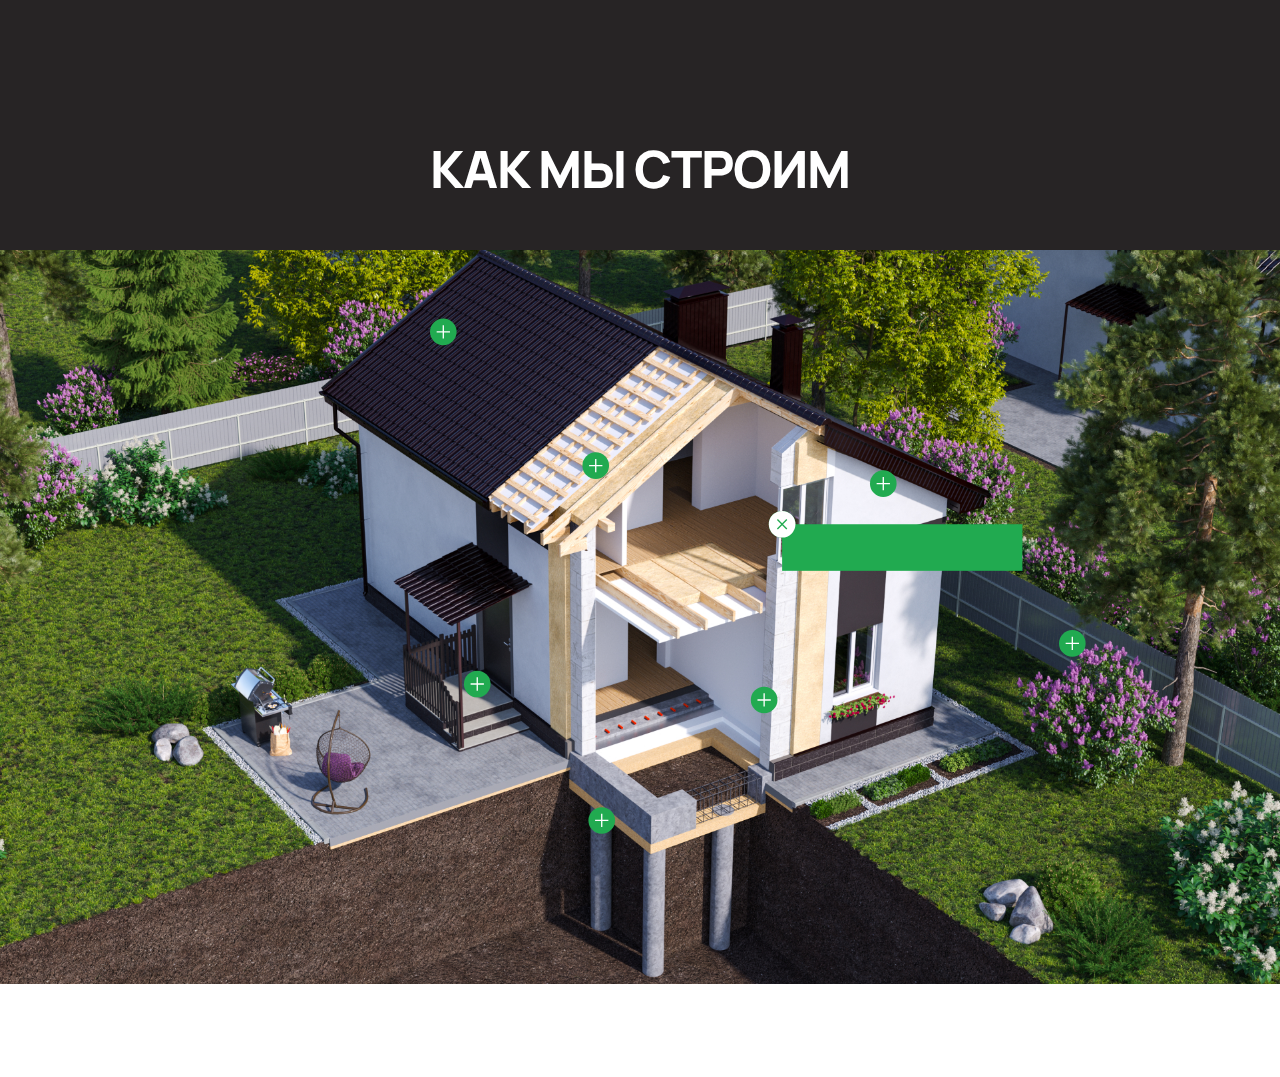
==== build.html @ e4153cae "пари-рури пари-рам" ====
<!DOCTYPE html>
<html lang="ru">

<head>
    <meta charset="UTF-8">
    <meta http-equiv="X-UA-Compatible" content="IE=edge">
    <meta name="viewport" content="width=device-width, initial-scale=1.0">
    <title>build</title>
    <link rel="stylesheet" href="/CSS/normalize.css">
    <link rel="stylesheet" href="/CSS/style.css">
</head>

<body>


    <style>
        
    </style>

    <div class="build" id="build">

        <h2 class="caption caption-center">Как мы строим</h2>
        <div class="svg-build">
            <img src="/img/how_build.jpg" alt="">
            <svg xmlns="http: //www.w3.org/2000/svg" xml:space="preserve" width="100%" height="100%" version="1.1"
                style="shape-rendering:geometricPrecision; text-rendering:geometricPrecision; image-rendering:optimizeQuality; fill-rule:evenodd; clip-rule:evenodd"
                viewBox="0 0 1923 1102" xmlns:xlink="http://www.w3.org/1999/xlink">
                <rect width="1923" height="1102" fill="url(#pattern0)" />
                <circle cx="1327" cy="351" r="20" fill="#21AA50" />
                <path fill-rule="evenodd" clip-rule="evenodd"
                    d="M1326 352V361H1328V352H1337V350H1328V341H1326V350H1317V352H1326Z" fill="white" />
                <circle cx="895" cy="324" r="20" fill="#21AA50" />
                <path fill-rule="evenodd" clip-rule="evenodd"
                    d="M894 325V334H896V325H905V323H896V314H894V323H885V325H894Z" fill="white" />
                <circle cx="666" cy="123" r="20" fill="#21AA50" />
                <path fill-rule="evenodd" clip-rule="evenodd"
                    d="M665 124V133H667V124H676V122H667V113H665V122H656V124H665Z" fill="white" />
                <circle cx="1611" cy="591" r="20" fill="#21AA50" />
                <path fill-rule="evenodd" clip-rule="evenodd"
                    d="M1610 592V601H1612V592H1621V590H1612V581H1610V590H1601V592H1610Z" fill="white" />
                <circle cx="717" cy="652" r="20" fill="#21AA50" />
                <path fill-rule="evenodd" clip-rule="evenodd"
                    d="M716 653V662H718V653H727V651H718V642H716V651H707V653H716Z" fill="white" />
                <circle cx="1148" cy="676" r="20" fill="#21AA50" />
                <path fill-rule="evenodd" clip-rule="evenodd"
                    d="M1147 677V686H1149V677H1158V675H1149V666H1147V675H1138V677H1147Z" fill="white" />
                <circle cx="904" cy="857" r="20" fill="#21AA50" />
                <path fill-rule="evenodd" clip-rule="evenodd"
                    d="M903 858V867H905V858H914V856H905V847H903V856H894V858H903Z" fill="white" />
                <rect x="1175" y="412" width="361" height="70" fill="#21AA50" />

                <circle cx="1175" cy="412" r="20" fill="#21AA50" />
                <path fill-rule="evenodd" clip-rule="evenodd"
                    d="M1175 413.414L1181.36 419.778L1182.78 418.364L1176.41 412L1182.78 405.636L1181.36 404.222L1175 410.586L1168.64 404.222L1167.22 405.636L1173.59 412L1167.22 418.364L1168.64 419.778L1175 413.414Z"
                    fill="#21AA50" />

                <circle cx="1175" cy="412" r="20" fill="white" />
                <path fill-rule="evenodd" clip-rule="evenodd"
                    d="M1175 413.414L1181.36 419.778L1182.78 418.364L1176.41 412L1182.78 405.636L1181.36 404.222L1175 410.586L1168.64 404.222L1167.22 405.636L1173.59 412L1167.22 418.364L1168.64 419.778L1175 413.414Z"
                    fill="#21AA50" />
            </svg>
        </div>

    </div>

</body>

</html>
---- CSS/style.css ----
@import url("https://fonts.googleapis.com/css2?family=Montserrat&display=swap");
@import url("https://fonts.googleapis.com/css2?family=Manrope:wght@800&display=swap");

html {
  scroll-behavior: smooth;
}

body {
  font-family: "Montserrat", sans-serif;
  font-style: normal;
  font-size: calc(16px + (18 - 16) * ((100vw - 1440px) / (1920 - 1440)));
  font-weight: 400;
  letter-spacing: -0.02em;
  line-height: 1.6em;
  overflow-x: hidden;
}

header {
  position: fixed;
  width: 100%;
  z-index: 999;
}

h3 {
  font-size: calc(30px + (32 - 30) * ((100vw - 1440px) / (1920 - 1440)));
  font-weight: 500;
  color: #231f20;
}

p {
  color: #666666;
}

ul {
  padding-left: 1em;
}

ul > li::marker {
  color: #21aa50;
}

.header {
  top: 0;
  left: 0;
  right: 0;
  transition-duration: 1s;
}

.header.scroll {
  margin-top: -10%;
  transition-duration: 2s;
}

.header.active {
  background-color: #ffffff;
}

.header-wrapper {
  display: flex;
  align-items: center;
  justify-content: space-between;
  max-width: 1920px;
  margin: calc(20px + (29 - 20) * ((100vw - 1440px) / (1920 - 1440))) auto;
  padding: 0 calc(100px + (140 - 100) * ((100vw - 1440px) / (1920 - 1440)));
}

.header-col_left {
  display: flex;
  align-items: center;
  justify-content: space-between;
  width: 100%;
  max-width: 430px;
  z-index: 103;
}

.header-logo {
  cursor: pointer;
}

.logo-white.active {
  opacity: 1;
}

.logo-white.inactive {
  opacity: 0;
  transition-delay: 1s;
}

.logo-color {
  margin-top: -62px;
}

.logo-color.active {
  opacity: 1;
}

.logo-color.inactive {
  opacity: 0;
  transition-delay: 0.3s;
}

.header-col_right {
  display: flex;
  align-items: center;
  justify-content: space-between;
  width: 100%;
  max-width: 430px;
  z-index: 102;
}

.header a {
  display: inline-block;
  font-size: calc(14px + (16 - 14) * ((100vw - 1440px) / (1920 - 1440)));
  font-weight: 500;
  text-transform: uppercase;
  text-decoration: none;
  letter-spacing: 0.02em;
  color: #f7f7f7;
  transition: color 1s;
}

.header.active a {
  color: #231f20;
  transition: color 0.8s;
}

.header .header-col_left a::after,
.header .header-col_right a::after {
  background-color: #ffffff;
  display: block;
  content: "";
  height: 1px;
  width: 100%;
  -webkit-transition: width 0.3s ease-in-out;
  -moz--transition: width 0.3s ease-in-out;
  transition: width 0.3s ease-in-out, background-color 1s;
  /* transition: background-color 1s; */
}

.header .header-col_left.active a::after,
.header .header-col_right.active a::after {
  background-color: #231f20;
  transition: width 0.3s ease-in-out, background-color 1s;
}

.header .header-col_left a:hover::after,
.header .header-col_left a:focus::after,
.header .header-col_right a:hover::after,
.header .header-col_right a:focus::after {
  width: 0%;
}

.header .header-call_btn {
  padding: 6px 36px;
  background-color: #d9d9d933;
  border: 2px solid transparent;
  border-radius: 100px;
  font-size: calc(12px + (14 - 12) * ((100vw - 1440px) / (1920 -1440)));
  font-weight: 500;
  text-transform: uppercase;
  color: #ffffff;
  cursor: pointer;
  transition: all 0.5s ease-in-out;
}

.header .header-call_btn:hover {
  border: 2px solid #00a651;
  transition: all 0.5s ease-in-out;
}

.header .header-call_btn.active {
  background-color: #00a651;
  transition-delay: 0.6s;
}

.header .header-call_btn.active:hover {
  border: 2px solid #231f20;
}

.header-col_center {
  display: flex;
  align-items: center;
  justify-content: space-between;
  min-width: 120px;
  z-index: 103;
}

.header-col_center a {
  text-decoration: none;
}

.header-burger {
  position: relative;
  display: flex;
  flex-direction: column;
  justify-content: space-between;
  align-items: center;
  height: 52px;
  width: 52px;
  background-color: #00a651;
  border-radius: 50%;
  border: 1px solid transparent;
  cursor: pointer;
  transform: scale(1);
  transition: all 0.3s ease;
  z-index: 103;
}

.header-burger.active {
  background-color: transparent;
  border: 1px solid #ffffff;
}

.pseudo-circle {
  width: 50px;
  height: 50px;
  border-radius: 50%;
  background-color: #00a651;
}

.pseudo-circle.inactive {
  animation: pseudoBack 1.3s ease-in-out;
}

.pseudo-circle.active {
  animation: pseudo 1.3s ease-in-out;
}

@keyframes pseudo {
  10% {
    transform: scale(10);
  }

  20% {
    transform: scale(20);
  }

  30% {
    transform: scale(30);
  }

  40% {
    transform: scale(40);
  }

  50% {
    transform: scale(50);
  }
}

@keyframes pseudoBack {
  10% {
    transform: scale(10);
  }

  20% {
    transform: scale(20);
  }

  30% {
    transform: scale(30);
  }

  40% {
    transform: scale(40);
  }

  50% {
    transform: scale(50);
  }
}

.header-burger:hover {
  transform: scale(1.25);
  transition: all 0.3s ease;
}

.header-burger span {
  position: absolute;
  display: block;
  height: 1px;
  width: 55%;
  background-color: #ffffff;
  top: 50%;
  transition: all 0.2s;
}

.header-burger:hover span {
  width: 40%;
  transition: all 0.2s;
}

.header-burger span::before,
.header-burger span::after {
  position: absolute;
  display: block;
  height: 1px;
  width: 100%;
  background-color: #ffffff;
  content: "";
}

.header-burger span::after {
  top: -6px;
  transition: all 0.6s;
}

.header-burger span::before {
  bottom: -6px;
  transition: all 0.6s;
}

.header-burger.active span {
  background-color: transparent;
}

.header-burger.active span::after {
  top: 0;
  transform: rotate(45deg);
  transition: all 0.6s;
}

.header-burger.active span::before {
  bottom: 0;
  transform: rotate(-45deg);
  transition: all 0.6s;
}

.header-menu {
  position: absolute;
  top: -1300%;
  left: 0;
  right: 0;
  bottom: 0;
  width: 100vw;
  height: 100vh;
  background-color: #21aa50;
  opacity: 0;
  transition-delay: 0.8s;
  z-index: 99;
}

.header-menu.active {
  top: 0;
  opacity: 1;
  transition-delay: 0.8s;
}

.header-menu_wrapper {
  display: grid;
  grid-template-columns: repeat(2, 1fr);
}

.header-menu_col {
  display: flex;
  flex-direction: column;
  justify-content: center;
  align-items: center;
  width: 50vw;
  height: 100vh;
  background: url(/img/mask_header.png) no-repeat;
  background-position-y: bottom;
}

.header-menu_list {
  display: flex;
  flex-direction: column;
  padding: 0;
  margin: 0;
  list-style: none;
}

.header-menu_list li {
  display: inline-block;
  overflow: hidden;
}

.header-menu_list .header-menu_list-item {
  display: inline-block;
  font-family: "Manrope", sans-serif;
  font-size: calc(40px + (48 - 40) * ((100vw - 1440px) / (1920 -1440)));
  font-weight: 800;
  text-decoration: none;
  line-height: 57.6px;
  margin-bottom: 0;
  transition: all 0.8s;
  opacity: 0;
  color: #ffffff;
}

.header-menu_list .header-menu_list-item::after {
  background-color: #ffffff;
  display: block;
  content: "";
  height: 3px;
  width: 100%;
  -webkit-transition: width 0.3s ease-in-out;
  -moz--transition: width 0.3s ease-in-out;
  transition: width 0.3s ease-in-out;
}

.header-menu_list .header-menu_list-item:hover::after,
.header-menu_list .header-menu_list-item:hover::after {
  width: 0;
}

.header-menu_list .header-menu_list-item.active {
  margin-bottom: 60px;
  transition: all 1s;
  transition-delay: 0.8s;
  opacity: 1;
}

.header-menu_img {
  position: relative;
  overflow: hidden;
  width: 50vw;
  height: 100vh;
}

.header-menu_img img {
  width: 100%;
  height: 100%;
  object-fit: cover;
  transform: scale(1.5);
  transition: all 1.5s;
}

.header-menu_img.active img {
  transform: scale(1);
  transition: all 1.5s;
  transition-delay: 0.5s;
}

.scroll-progress-container {
  width: 100%;
  height: 3px;
  position: fixed;
  top: 0;
  left: 0;
  right: 0;
  z-index: 9999;
}

.scroll-progress-bar {
  height: 3px;
  background: #00a651;
  width: 0%;
}

.banner {
}

.banner-wrapper {
}

.banner-scroll_down {
  position: absolute;
  margin: 0 auto;
  bottom: 50px;
  padding-left: 50vw;
  font-size: 14px;
  color: #fff;
  transition: all 0.3s;
}

.banner-scroll_down:hover {
  bottom: 70px;
  transition: all 0.3s;
}

.banner-scroll_down::after {
  content: url(/img/arrow_down.svg);
  display: flex;
  justify-content: center;
  animation: down 1.1s infinite;
}

@keyframes down {
  0% {
    transform: translate(0);
  }

  50% {
    transform: translateY(15px);
  }

  100% {
    transform: translate(0);
  }
}

.slider-wrapper {
  display: block;
  position: relative;
  margin: 0 auto;
}

.progress-round__wrap {
  width: 72px;
  height: 72px;
  position: absolute;
  right: 10vw;
  top: 49vh;
  pointer-events: none;
  text-align: center;
}

.circle-bg {
  fill: rgba(255, 255, 255, 0);
  stroke: rgba(255, 255, 255, 0.522);
  stroke-width: 1;
  stroke-linecap: butt;
}

.circle-go {
  fill: rgba(255, 255, 255, 0);
  stroke: rgb(0, 166, 81);
  stroke-width: 1;
  stroke-linecap: round;
}

.circle-tx {
  fill: rgb(255, 255, 255);
  /* stroke: rgba(0, 0, 0, 0.3); */
  stroke-width: 1;
  font-size: 18px;
  letter-spacing: 2px;
  text-anchor: middle;
}

.slide .slide-text_wrap {
  padding: 0 calc(226px + (281 - 226) * ((100vw - 1440px) / (1920 - 1440)));
  position: absolute;
  margin-top: 276px;
  color: #fff;
  max-width: 1350px;
}

.slide .slide-text_before {
  font-size: 15px;
  text-transform: uppercase;
}

.slide .slide-text_wrap h1 {
  font-size: 64px;
  letter-spacing: 2px;
  line-height: 78.02px;
  margin-bottom: 43px;
}

.slide .slide-text_after {
  font-size: 22px;
}

.banner .slick-slide {
  height: 100vh;
}

.banner .slick-slider {
  margin-bottom: 0;
}

.about {
  padding-top: calc(150px + (194 - 150) * ((100vw - 1440px) / (1920 - 1440)));
  background-color: #f7f7f7;
  margin-bottom: calc(65px + (85 - 65) * ((100vw - 1440px) / (1920 - 1440)));
}

.about-wrapper {
  padding: 0 calc(100px + (140 - 100) * ((100vw - 1440px) / (1920 - 1440)));
}

.about-top {
  display: grid;
  grid-template-columns: repeat(2, 1fr);
  grid-column-gap: 100px;
  align-items: center;
}

.about-top_left {
  padding-left: calc(99px + (139 - 99) * ((100vw - 1440px) / (1920 - 1440)));
}

.about-top_right {
  margin-bottom: -120px;
  width: 50vw;
}

.about-top_right img {
  width: 100%;
}

.about-top_left span {
  font-family: "Manrope", sans-serif;
  font-size: calc(13px + (15 - 13) * ((100vw - 1440px) / (1920 - 1440)));
  font-weight: 800;
  color: #000000;
}

.caption {
  font-family: "Manrope", sans-serif;
  font-size: calc(52px + (54 - 52) * ((100vw - 1440px) / (1920 - 1440)));
  font-weight: 800;
  line-height: 1.255em;
  letter-spacing: -0.02em;
  text-transform: uppercase;
  color: #21aa50;
}

.about .caption {
  text-transform: unset;
}

.about-top_left .caption {
  margin-top: 10px;
}

.about-bottom {
  display: grid;
  grid-template-columns: repeat(2, 1fr);
  grid-column-gap: 100px;
  align-items: center;
  background-color: #ffffff;
  background-image: url(/img/mask_about.png);
  background-repeat: no-repeat;
}

.about-bottom_left {
  padding-left: calc(280px + (401 - 280) * ((100vw - 1440px) / (1920 - 1440)));
  padding-right: calc(80px + (100 - 80) * ((100vw - 1440px) / (1920 - 1440)));
  width: 50vw;
}

.about-bottom_left img {
  width: 100%;
}

.about-bottom_right p {
  max-width: 464px;
}

.sales {
  margin-top: calc(100px + (120 - 100) * ((100vw - 1440px) / (1920 - 1440)));
}

.sales-wrapper {
  margin: 0 auto;
  padding: 0 calc(150px + (279 - 150) * ((100vw - 1440px) / (1920 - 1440)));
}

.caption-center {
  text-align: center;
  margin-bottom: 50px;
}

.sales-items {
  display: grid;
  grid-template-columns: repeat(3, 1fr);
  grid-template-columns: repeat(3, 1fr);
  grid-row-gap: 35px;
  grid-column-gap: 39px;
  margin-bottom: calc(60px + (80 - 60) * ((100vw - 1440px) / (1920 - 1440)));
}

.sales-item {
  display: flex;
  flex-direction: column;
  justify-content: space-between;
  min-height: calc(350px + (395 - 350) * ((100vw - 1440px) / (1920 - 1440)));
  
  padding: 25px;
  border: 1px solid #7D7D7D;
}

.sales-item p {
  font-size: calc(20px + (24 - 20) * ((100vw - 1440px) / (1920 - 1440)));
  color: #231F20;
}

.sales-item h1 {
  font-size: calc(86px + (96 - 86) * ((100vw - 1440px) / (1920 - 1440)));
  font-weight: 400;
  line-height: 0.8em;
  letter-spacing: -0.02em;
  color: #00A651;
}

.form {
  background-image: url(/img/form_background.png);
  background-repeat: no-repeat;
}

.form-wrapper {
  display: grid;
  grid-template-columns: repeat(2, 1fr);
  grid-column-gap: 100px;
  padding: 0 calc(150px + (277 - 150) * ((100vw - 1440px) / (1920 - 1440)));
  padding-top: calc(55px + (75 - 55) * ((100vw - 1440px) / (1920 - 1440)));
  padding-bottom: calc(55px + (75 - 55) * ((100vw - 1440px) / (1920 - 1440)));
}

.form .caption {
  text-align: left;
  color: #ffffff;
  margin-top: 0;
  margin-bottom: 20px;
}

.form .form-left_block p {
  color: #ffffff;
  line-height: 1.1em;
  max-width: 300px;
}

.form-feedback {
  display: flex;
  flex-direction: column;
  align-items: flex-start;
  justify-content: center;
  width: 100%;
}

.form-control {
  width: 390px;
  margin-bottom: 15px;
  font-size: calc(16px + (18 - 16) * ((100vw - 1440px) / (1920 - 1440)));
  line-height: 1.4em;
  color: #ffffff;
  background-color: transparent;
  border-top: 0;
  border-left: 0;
  border-right: 0;
  border-bottom: 1px solid #ffffff;
  padding: 0 0 10px 10px;
}

.form-control::placeholder {
  color: #ffffff;
}

.form-checkbox {
  display: flex;
  align-items: center;
  margin-bottom: 40px;
}

.form-checkbox input {
  position: relative;
  height: 10px;
  width: 10px;
  color: #ffffff;
  background-color: transparent;
  cursor: pointer;
  -webkit-appearance: none;
}

.form-checkbox input::before {
  content: "";
  position: absolute;
  height: 10px;
  width: 10px;
  border: 1px solid #ffffff;
  background: transparent;
}

.form-checkbox input::after {
  content: "";
  position: absolute;
  top: 1px;
  left: 1px;
  height: 10px;
  width: 10px;
  background: url(/img/checkbox.svg) center no-repeat;
  transition: 0.2s;
  opacity: 0;
}

.form-checkbox input:checked::after {
  opacity: 1;
}

.form-checkbox p {
  margin-left: 10px;
  font-size: calc(10px + (12 - 10) * ((100vw - 1440px) / (1920 - 1440)));
  line-height: 1.8em;
  color: #ffffff;
  border-bottom: 1px solid #ffffff;
}

.form-btn {
  padding: 10px 15px;
  font-size: calc(12px + (14 - 12) * ((100vw - 1440px) / (1920 - 1440)));
  font-weight: 500;
  letter-spacing: 0.02em;
  text-transform: uppercase;
  text-align: center;
  color: #231f20;
  background: #ffffff;
  border: 1px solid #ffffff;
  cursor: pointer;
}

.infra {
  margin-top: calc(100px + (120 - 100) * ((100vw - 1440px) / (1920 - 1440)));
  margin-bottom: calc(90px + (110 - 90) * ((100vw - 1440px) / (1920 - 1440)));
}

.infra-wrapper {
  margin: 0 auto;
  padding-left: calc(100px + (140 - 100) * ((100vw - 1440px) / (1920 - 1440)));
}

.slider-infra {
  cursor: url(/img/arrow-slider.png) 50 50, auto;
}

.infra-item {
  padding-left: 24px;
}

.projects {
  background-color: #272425;
  padding-top: calc(100px + (120 - 100) * ((100vw - 1440px) / (1920 - 1440)));
  padding-bottom: calc(
    100px + (120 - 100) * ((100vw - 1440px) / (1920 - 1440))
  );
}

.projects-wrapper {
  padding: 0 calc(100px + (140 - 100) * ((100vw - 1440px) / (1920 - 1440)));
}

.projects .caption {
  color: #ffffff;
}

.projects-columns {
  display: grid;
  grid-template-columns: repeat(2, 1fr);
  grid-column-gap: 115px;
  grid-row-gap: 20px;
  align-items: center;
}

.projects-left_block {
  display: grid;
  grid-row-gap: 20px;
}

.projects-item {
  position: relative;
  display: grid;
  align-items: start;
  justify-items: flex-start;
  grid-template-columns: repeat(2, 1fr);
  color: #ffffff;
  padding: 35px calc(30px + (38 - 30) * ((100vw - 1440px) / (1920 - 1440)));
  max-width: 496px;
  border: 1px solid #ffffff;
  cursor: pointer;
  transition: all 0.8s ease;
}

.projects-item::after,
.projects-item::before {
  position: absolute;
  content: "";
  width: 0;
  height: 0;
  transition: 0.5s;
}

.projects-item::after {
  top: -1px;
  left: -1px;
  border-top: 1px solid transparent;
  border-left: 1px solid transparent;
}

.projects-item::before {
  bottom: -1px;
  right: -1px;
  border-bottom: 1px solid transparent;
  border-right: 1px solid transparent;
}

.projects-item:hover::after,
.projects-item:hover::before {
  width: calc(100% + 1px);
  height: calc(100% + 1px);
  border-color: #21aa50;
}

.projects-item.active {
  background: #21aa50;
  transition: all 0.3s ease-in-out;
}

.projects-item .project-square {
  font-family: "Manrope", sans-serif;
  font-size: calc(34px + (38 - 34) * ((100vw - 1440px) / (1920 - 1440)));
  font-weight: 800;
  line-height: 51.91px;
  color: #21aa50;
  transition: all 0.8s ease;
}

.projects-item.active .project-square {
  color: #ffffff;
  transition: all 0.3s ease-in-out;
}

.slider-projects {
  width: 100%;
  max-width: 950px;
}

.slider-projects .slick-list {
  width: 50vw;
}

.projects-right_block .slider-projects {
  margin-bottom: 0;
}

.slider-projects .slick-prev {
  display: flex;
  justify-content: center;
  align-items: center;
  width: 82px;
  height: 82px;
  left: 30px;
  z-index: 9;
}

.slider-projects .slick-next {
  display: flex;
  justify-content: center;
  align-items: center;
  width: 82px;
  height: 82px;
  right: 30px;
  z-index: 9;
}

.slider-projects .slick-prev::before,
.slider-projects .slick-next::before {
  opacity: 1;
  display: flex;
  align-items: center;
  justify-content: center;
  height: 82px;
  width: 82px;
  border: 1px solid #fff;
  border-radius: 50%;
  transition: all 0.3s;
}

.slider-projects .slick-prev::before {
  content: url(/img/arrow_left_projects.svg);
}

.slider-projects .slick-next::before {
  content: url(/img/arrow_right_projects.svg);
}

.slider-projects .slick-prev:hover::before,
.slider-projects .slick-next:hover::before {
  background-color: #21aa50;
  border: 1px solid #21aa50;
  transition: all 0.3s;
}

.build {
  background-color: #272425;
  padding-top: calc(100px + (120 - 100) * ((100vw - 1440px) / (1920 - 1440)));
  margin-bottom: calc(100px + (120 - 100) * ((100vw - 1440px) / (1920 - 1440)));
}

.wrapper {
  padding: 0 calc(100px + (140 - 100) * ((100vw - 1440px) / (1920 - 1440)));
}

.build .caption {
  color: #ffffff;
}

.svg-build {
  position: relative;
}

.svg-build img {
  width: 100%;
}

.svg-build svg {
  position: absolute;
  left: 0;
  top: 0;
  width: 100%;
  height: 100%;
}

.options {
  padding-top: calc(100px + (120 - 100) * ((100vw - 1440px) / (1920 - 1440)));
  padding-bottom: calc(
    100px + (120 - 100) * ((100vw - 1440px) / (1920 - 1440))
  );
}

.options-wrapper {
  padding: 0 calc(100px + (140 - 100) * ((100vw - 1440px) / (1920 - 1440)));
}

.cards {
  display: grid;
  grid-template-columns: repeat(3, 1fr);
  grid-column-gap: 24px;
}

.cards-item {
  display: flex;
  flex-direction: column;
  justify-content: space-between;
  border: 1px solid #a7a9ac;
}

.cards-item_description {
  padding-top: 45px;
  padding-right: auto;
  padding-left: 30px;
  padding-bottom: 30px;
}

.cards-item_img {
  bottom: 0;
}

.cards-item_img img {
  width: 100%;
}

.equipment {
  padding-top: calc(100px + (120 - 100) * ((100vw - 1440px) / (1920 - 1440)));
  padding-bottom: calc(
    100px + (120 - 100) * ((100vw - 1440px) / (1920 - 1440))
  );
}

.equipment-wrapper {
  padding: 0 calc(200px + (275 - 200) * ((100vw - 1440px) / (1920 - 1440)));
}

.equipment-block {
  display: flex;
  min-height: calc(400px + (555 - 400) * ((100vw - 1440px) / (1920 - 1440)));
}

.equipment-block_left {
  width: 100%;
  max-width: 555px;
  position: relative;
}

.equipment-img {
  position: absolute;
  top: 0;
  left: 0;
  height: 100%;
  width: 0;
  transition: all 0.7s ease-in-out;
  overflow: hidden;
  object-fit: cover;
}

.equipment-img:first-child {
  width: 100%;
}

.equipment-img.active {
  width: 100%;
  transition: all 0.7s ease;
}

.equipment-block_right {
  display: flex;
}

.equipment-items {
  display: grid;
  grid-template-rows: repeat(2, 1fr);
  grid-template-columns: repeat(3, 1fr);
  border-top: 1px solid #a7a9ac;
  border-left: 1px solid #a7a9ac;
  margin-left: -1px;
  padding-bottom: 1px;
}

.equipment-item {
  position: relative;
  display: flex;
  align-items: flex-end;
  padding: 0 30px 15px 20px;
  border-right: 1px solid #a7a9ac;
  border-bottom: 1px solid #a7a9ac;
}

.equipment-item::before {
  content: "";
  position: absolute;
  left: 0;
  right: 0;
  bottom: 0;
  height: 0;
  background-color: #21aa50;
  transition: all 0.6s ease;
}

.equipment-item:hover::before {
  height: 100%;
  background-color: #21aa50;
  transition: all 0.6s ease-in-out;
}

.equipment-item p {
  font-weight: 500;
  color: #231f20;
  z-index: 9;
  transition: color 1s ease-in-out;
}

.equipment-item p.active {
  color: #ffffff;
  transition: color 0.3s ease-in-out;
}

.contacts {
  background-color: #21aa50;
}

.contacts .caption {
  color: #ffffff;
  text-transform: uppercase;
}

.contacts-block {
  display: grid;
  grid-template-columns: repeat(2, 1fr);
}

.contacts-block_left {
  padding-top: calc(150px + (237 - 150) * ((100vw - 1440px) / (1920 - 1440)));
  padding-right: calc(20px + (40 - 20) * ((100vw - 1440px) / (1920 - 1440)));
  padding-bottom: calc(
    150px + (237 - 150) * ((100vw - 1440px) / (1920 - 1440))
  );
  padding-left: calc(100px + (140 - 100) * ((100vw - 1440px) / (1920 - 1440)));
  background-image: url(/img/mask_contacts.png);
  width: 100%;
  min-width: 50vw;
}

.contacts-information {
  display: grid;
  grid-template-rows: repeat(2, 1fr);
  grid-template-columns: repeat(2, 1fr);
  grid-row-gap: 68px;
}

.contacts-information_item span {
  display: block;
  margin-bottom: 25px;
  font-size: calc(16px + (20 - 16) * ((100vw - 1440px) / (1920 - 1440)));
  font-weight: 700;
  color: #ffffff;
}

.contacts-information_item p {
  font-size: calc(16px + (20 - 16) * ((100vw - 1440px) / (1920 - 1440)));
  font-weight: 400;
  color: #ffffff;
}

.contacts-information_item p a {
  text-decoration: underline;
}

.contacts-block_right {
  padding-top: calc(150px + (237 - 150) * ((100vw - 1440px) / (1920 - 1440)));
  padding-right: calc(140px + (280 - 140) * ((100vw - 1440px) / (1920 - 1440)));
  padding-bottom: calc(
    150px + (237 - 150) * ((100vw - 1440px) / (1920 - 1440))
  );
  padding-left: calc(100px + (151 - 100) * ((100vw - 1440px) / (1920 - 1440)));
  background: url(/img/photo_contacts.jpg) no-repeat;
  background-size: cover;
  width: 100%;
  min-width: 50vw;
}

.form-feedback_contacts {
  display: flex;
  flex-direction: column;
  align-items: flex-start;
  justify-content: center;
  width: 100%;
}

.form-control_contacts {
  width: 100%;
  margin-bottom: 15px;
  font-size: calc(12px + (14 - 12) * ((100vw - 1440px) / (1920 - 1440)));
  font-weight: 500;
  text-transform: uppercase;
  line-height: 22.5px;
  color: #ffffff;
  background-color: transparent;
  backdrop-filter: blur(4px);
  border-top: 0;
  border-left: 0;
  border-right: 0;
  border: 1px solid #ffffff;
  padding: 15px 16.5px;
}

.form-control_contacts::placeholder {
  color: #ffffff;
}

.form-checkbox_contacts {
  display: flex;
  align-items: center;
  margin-bottom: 40px;
}

.form-checkbox_contacts input {
  position: relative;
  height: 10px;
  width: 10px;
  color: #ffffff;
  background-color: transparent;
  cursor: pointer;
  -webkit-appearance: none;
}

.form-checkbox_contacts input::before {
  content: "";
  position: absolute;
  height: 10px;
  width: 10px;
  border: 1px solid #ffffff;
  background: transparent;
}

.form-checkbox_contacts input::after {
  content: "";
  position: absolute;
  top: 1px;
  left: 1px;
  height: 10px;
  width: 10px;
  background: url(/img/checkbox.svg) center no-repeat;
  transition: 0.2s;
  opacity: 0;
}

.form-checkbox_contacts input:checked::after {
  opacity: 1;
}

.form-checkbox_contacts p {
  margin-left: 10px;
  font-size: 12px;
  line-height: 18px;
  color: #ffffff;
  border-bottom: 1px solid #ffffff;
}

.form-textarea_contacts {
  width: 100%;
  margin-bottom: 15px;
  font-size: calc(12px + (14 - 12) * ((100vw - 1440px) / (1920 - 1440)));
  font-weight: 500;
  text-transform: uppercase;
  line-height: 22.5px;
  color: #ffffff;
  background-color: transparent;
  backdrop-filter: blur(4px);
  border-top: 0;
  border-left: 0;
  border-right: 0;
  border: 1px solid #ffffff;
  padding: 15px 16.5px;
  resize: none;
}

.form-textarea_contacts::placeholder {
  color: #ffffff;
}

.form-btn_contacts {
  padding: 15px 16.5px;
  font-size: calc(12px + (14 - 12) * ((100vw - 1440px) / (1920 - 1440)));
  font-weight: 500;
  letter-spacing: 0.02em;
  text-transform: uppercase;
  text-align: center;
  color: #21aa50;
  background: #ffffff;
  border: 1px solid #ffffff;
  cursor: pointer;
}

footer {
  margin: 25px 0;
  padding: 0 calc(100px + (140 - 100) * ((100vw - 1440px) / (1920 - 1440)));
  padding-top: 25px;
  padding-bottom: 28px;
  display: flex;
  justify-content: space-between;
}

footer div {
  font-size: 14px;
  font-weight: 500;
  color: #666666;
}
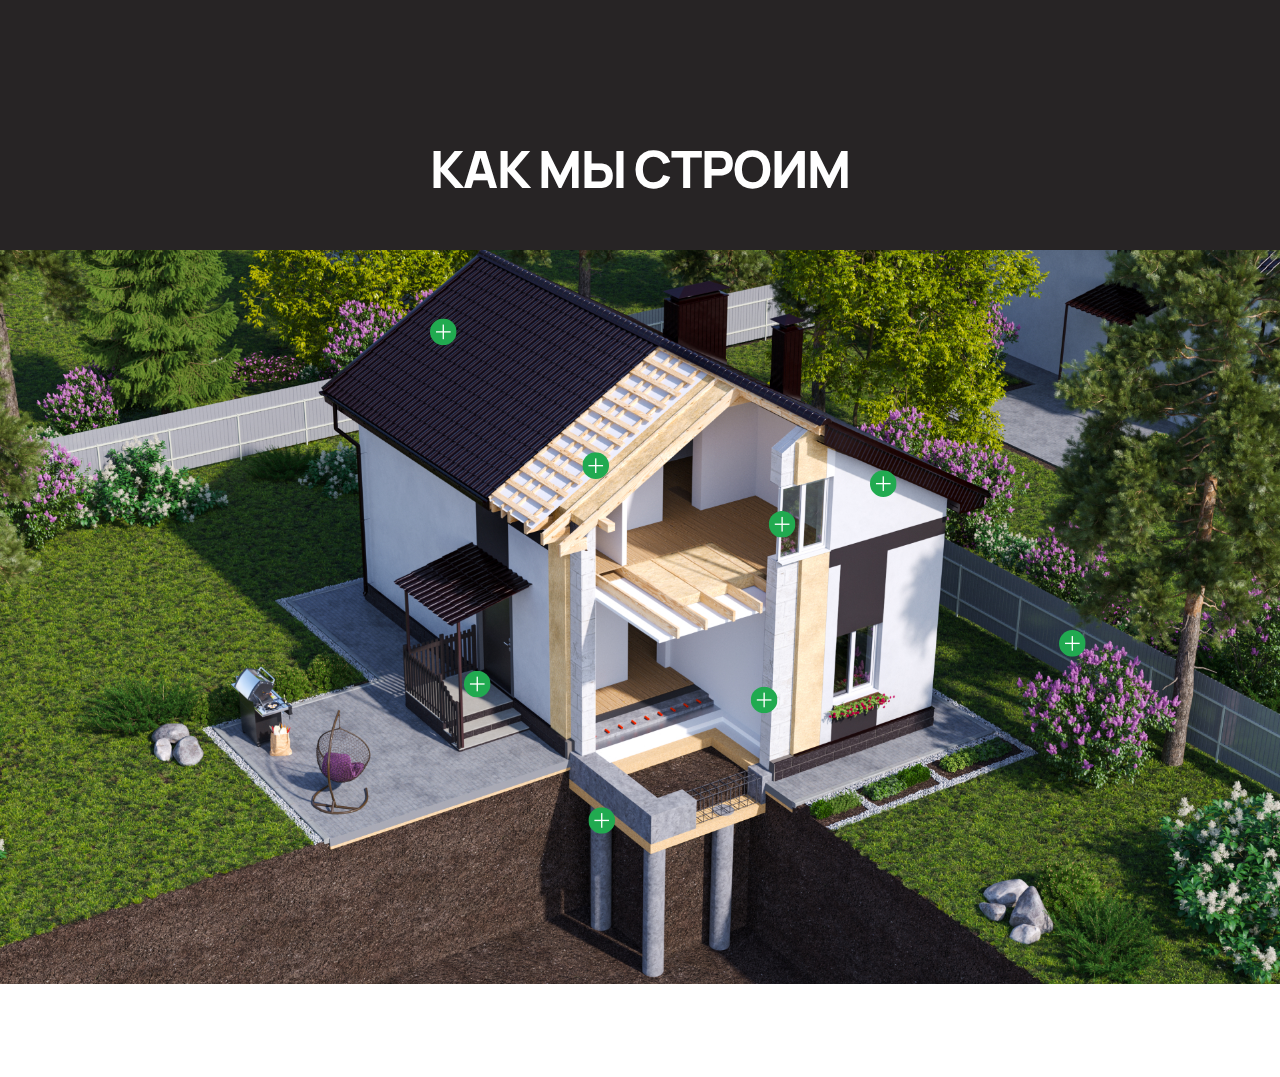
==== commit 0d03602a: "форма обратной связи и блок с домиком" ====
--- a/build.html
+++ b/build.html
@@ -8,61 +8,220 @@
     <title>build</title>
     <link rel="stylesheet" href="/CSS/normalize.css">
     <link rel="stylesheet" href="/CSS/style.css">
+    <script src="/JS/jquery.min.js"></script>
 </head>
 
 <body>
 
 
     <style>
-        
+        .circle {
+            position: relative;
+            display: flex;
+            justify-content: center;
+            align-items: center;
+            width: 40px;
+            height: 40px;
+            background-color: #21AA50;
+            border-radius: 50%;
+            transition: all 0.2s;
+        }
+
+        .circle span {
+            position: absolute;
+            display: block;
+            height: 2px;
+            width: 55%;
+            background-color: #FFFFFF;
+
+        }
+
+        .circle span:nth-child(1) {
+            transform: rotate(0deg);
+            transition: all 0.4s;
+        }
+
+        .circle span:nth-child(2) {
+            transform-origin: center center;
+            transform-box: fill-box;
+            transform: rotate(90deg);
+            transition: all 0.4s;
+        }
+
+        .circle.active {
+            background-color: #FFFFFF;
+        }
+
+        .circle.active span:nth-child(1) {
+            transform: rotate(-45deg);
+            background-color: #21AA50;
+            transition: all 0.4s;
+        }
+
+        .circle.active span:nth-child(2) {
+            transform: rotate(45deg);
+            background-color: #21AA50;
+            transition: all 0.4s;
+        }
+
+        .text {
+            background-color: #21AA50;
+            padding: 13px 30px;
+            opacity: 0;
+            transition: all 0.2s ease;
+        }
+
+        .text p {
+            color: #FFFFFF;
+            line-height: 21.6px;
+        }
+
+        .text.active {
+            opacity: 1;
+            transition: all 0.4s ease;
+        }
     </style>
 
     <div class="build" id="build">
 
         <h2 class="caption caption-center">Как мы строим</h2>
         <div class="svg-build">
+            <svg version="1.1" xmlns="http://www.w3.org/2000/svg" preserveAspectRatio="none" viewBox="0 0 1923 1102"
+                width="100%" height="100%">
+
+                <a class="noncursor">
+                    <foreignObject x="1327" y="283" width="361" height="70">
+                        <div class="text">
+                            <p>Здесь будет описание "Как мы строим"</p>
+                        </div>
+                    </foreignObject>
+                    <foreignObject x="1307" y="331" width="40" height="40">
+                        <div class="circle">
+                            <span></span>
+                            <span></span>
+                        </div>
+                    </foreignObject>
+                </a>
+
+                <a class="noncursor">
+                    <foreignObject x="895" y="254" width="361" height="70">
+                        <div class="text">
+                            <p>Здесь будет описание "Как мы строим"</p>
+                        </div>
+                    </foreignObject>
+                    <foreignObject x="875" y="304" width="40" height="40">
+                        <div class="circle">
+                            <span></span>
+                            <span></span>
+                        </div>
+                    </foreignObject>
+                </a>
+
+                <a class="noncursor">
+                    <foreignObject x="666" y="54" width="361" height="70">
+                        <div class="text">
+                            <p>Здесь будет описание "Как мы строим"</p>
+                        </div>
+                    </foreignObject>
+                    <foreignObject x="646" y="103" width="40" height="40">
+                        <div class="circle">
+                            <span></span>
+                            <span></span>
+                        </div>
+                    </foreignObject>
+                </a>
+
+                <a class="noncursor">
+                    <foreignObject x="1251" y="591" width="361" height="70">
+                        <div class="text">
+                            <p>Здесь будет описание "Как мы строим"</p>
+                        </div>
+                    </foreignObject>
+                    <foreignObject x="1591" y="571" width="40" height="40">
+                        <div class="circle">
+                            <span></span>
+                            <span></span>
+                        </div>
+                    </foreignObject>
+                </a>
+
+                <a class="noncursor">
+                    <foreignObject x="357" y="652" width="361" height="70">
+                        <div class="text">
+                            <p>Здесь будет описание "Как мы строим"</p>
+                        </div>
+                    </foreignObject>
+                    <foreignObject x="697" y="632" width="40" height="40">
+                        <div class="circle">
+                            <span></span>
+                            <span></span>
+                        </div>
+                    </foreignObject>
+                </a>
+                
+                <a class="noncursor">
+                    <foreignObject x="1148" y="676" width="361" height="70">
+                        <div class="text">
+                            <p>Здесь будет описание "Как мы строим"</p>
+                        </div>
+                    </foreignObject>
+                    <foreignObject x="1128" y="656" width="40" height="40">
+                        <div class="circle">
+                            <span></span>
+                            <span></span>
+                        </div>
+                    </foreignObject>
+                </a>
+                
+                <a class="noncursor">
+                    <foreignObject x="904" y="857" width="361" height="70">
+                        <div class="text">
+                            <p>Здесь будет описание "Как мы строим"</p>
+                        </div>
+                    </foreignObject>
+                    <foreignObject x="884" y="837" width="40" height="40">
+                        <div class="circle">
+                            <span></span>
+                            <span></span>
+                        </div>
+                    </foreignObject>
+                </a>
+
+                <a class="noncursor">
+                    <foreignObject x="1175" y="412" width="361" height="70">
+                        <div class="text">
+                            <p>Энергосберегающие окна с двухкамерным стеклопакетом</p>
+                        </div>
+                    </foreignObject>
+                    <foreignObject x="1155" y="392" width="40" height="40">
+                        <div class="circle">
+                            <span></span>
+                            <span></span>
+                        </div>
+                    </foreignObject>
+                </a>
+            </svg>
             <img src="/img/how_build.jpg" alt="">
-            <svg xmlns="http: //www.w3.org/2000/svg" xml:space="preserve" width="100%" height="100%" version="1.1"
-                style="shape-rendering:geometricPrecision; text-rendering:geometricPrecision; image-rendering:optimizeQuality; fill-rule:evenodd; clip-rule:evenodd"
-                viewBox="0 0 1923 1102" xmlns:xlink="http://www.w3.org/1999/xlink">
-                <rect width="1923" height="1102" fill="url(#pattern0)" />
-                <circle cx="1327" cy="351" r="20" fill="#21AA50" />
-                <path fill-rule="evenodd" clip-rule="evenodd"
-                    d="M1326 352V361H1328V352H1337V350H1328V341H1326V350H1317V352H1326Z" fill="white" />
-                <circle cx="895" cy="324" r="20" fill="#21AA50" />
-                <path fill-rule="evenodd" clip-rule="evenodd"
-                    d="M894 325V334H896V325H905V323H896V314H894V323H885V325H894Z" fill="white" />
-                <circle cx="666" cy="123" r="20" fill="#21AA50" />
-                <path fill-rule="evenodd" clip-rule="evenodd"
-                    d="M665 124V133H667V124H676V122H667V113H665V122H656V124H665Z" fill="white" />
-                <circle cx="1611" cy="591" r="20" fill="#21AA50" />
-                <path fill-rule="evenodd" clip-rule="evenodd"
-                    d="M1610 592V601H1612V592H1621V590H1612V581H1610V590H1601V592H1610Z" fill="white" />
-                <circle cx="717" cy="652" r="20" fill="#21AA50" />
-                <path fill-rule="evenodd" clip-rule="evenodd"
-                    d="M716 653V662H718V653H727V651H718V642H716V651H707V653H716Z" fill="white" />
-                <circle cx="1148" cy="676" r="20" fill="#21AA50" />
-                <path fill-rule="evenodd" clip-rule="evenodd"
-                    d="M1147 677V686H1149V677H1158V675H1149V666H1147V675H1138V677H1147Z" fill="white" />
-                <circle cx="904" cy="857" r="20" fill="#21AA50" />
-                <path fill-rule="evenodd" clip-rule="evenodd"
-                    d="M903 858V867H905V858H914V856H905V847H903V856H894V858H903Z" fill="white" />
-                <rect x="1175" y="412" width="361" height="70" fill="#21AA50" />
-
-                <circle cx="1175" cy="412" r="20" fill="#21AA50" />
-                <path fill-rule="evenodd" clip-rule="evenodd"
-                    d="M1175 413.414L1181.36 419.778L1182.78 418.364L1176.41 412L1182.78 405.636L1181.36 404.222L1175 410.586L1168.64 404.222L1167.22 405.636L1173.59 412L1167.22 418.364L1168.64 419.778L1175 413.414Z"
-                    fill="#21AA50" />
-
-                <circle cx="1175" cy="412" r="20" fill="white" />
-                <path fill-rule="evenodd" clip-rule="evenodd"
-                    d="M1175 413.414L1181.36 419.778L1182.78 418.364L1176.41 412L1182.78 405.636L1181.36 404.222L1175 410.586L1168.64 404.222L1167.22 405.636L1173.59 412L1167.22 418.364L1168.64 419.778L1175 413.414Z"
-                    fill="#21AA50" />
-            </svg>
+
         </div>
 
     </div>
 
+
+    <script>
+        $(document).ready(function () {
+            let $circle = $('.circle'),
+                $text = $('.text');
+
+            $circle.each(function (i) {
+                $(this).hover(function () {
+                    $circle.eq(i).toggleClass('active');
+                    $text.eq(i).toggleClass('active');
+                });
+            });
+        });
+    </script>
+
 </body>
 
 </html>--- a/CSS/style.css
+++ b/CSS/style.css
@@ -972,16 +972,16 @@
   transition: all 0.3s;
 }
 
+.wrapper {
+  padding: 0 calc(100px + (140 - 100) * ((100vw - 1440px) / (1920 - 1440)));
+}
+
 .build {
   background-color: #272425;
   padding-top: calc(100px + (120 - 100) * ((100vw - 1440px) / (1920 - 1440)));
   margin-bottom: calc(100px + (120 - 100) * ((100vw - 1440px) / (1920 - 1440)));
 }
 
-.wrapper {
-  padding: 0 calc(100px + (140 - 100) * ((100vw - 1440px) / (1920 - 1440)));
-}
-
 .build .caption {
   color: #ffffff;
 }
@@ -1000,6 +1000,72 @@
   top: 0;
   width: 100%;
   height: 100%;
+}
+
+.circle {
+  position: relative;
+  display: flex;
+  justify-content: center;
+  align-items: center;
+  width: 40px;
+  height: 40px;
+  background-color: #21AA50;
+  border-radius: 50%;
+  transition: all 0.2s;
+}
+
+.circle span {
+  position: absolute;
+  display: block;
+  height: 2px;
+  width: 55%;
+  background-color: #FFFFFF;
+
+}
+
+.circle span:nth-child(1) {
+  transform: rotate(0deg);
+  transition: all 0.4s;
+}
+
+.circle span:nth-child(2) {
+  transform-origin: center center;
+  transform-box: fill-box;
+  transform: rotate(90deg);
+  transition: all 0.4s;
+}
+
+.circle.active {
+  background-color: #FFFFFF;
+}
+
+.circle.active span:nth-child(1) {
+  transform: rotate(-45deg);
+  background-color: #21AA50;
+  transition: all 0.4s;
+}
+
+.circle.active span:nth-child(2) {
+  transform: rotate(45deg);
+  background-color: #21AA50;
+  transition: all 0.4s;
+}
+
+.text {
+  background-color: #21AA50;
+  padding: 13px 30px;
+  opacity: 0;
+  transition: all 0.2s ease;
+}
+
+.text p {
+  color: #FFFFFF;
+  line-height: 21.6px;
+}
+
+.text.active {
+  opacity: 1;
+  transition: all 0.4s ease;
 }
 
 .options {
